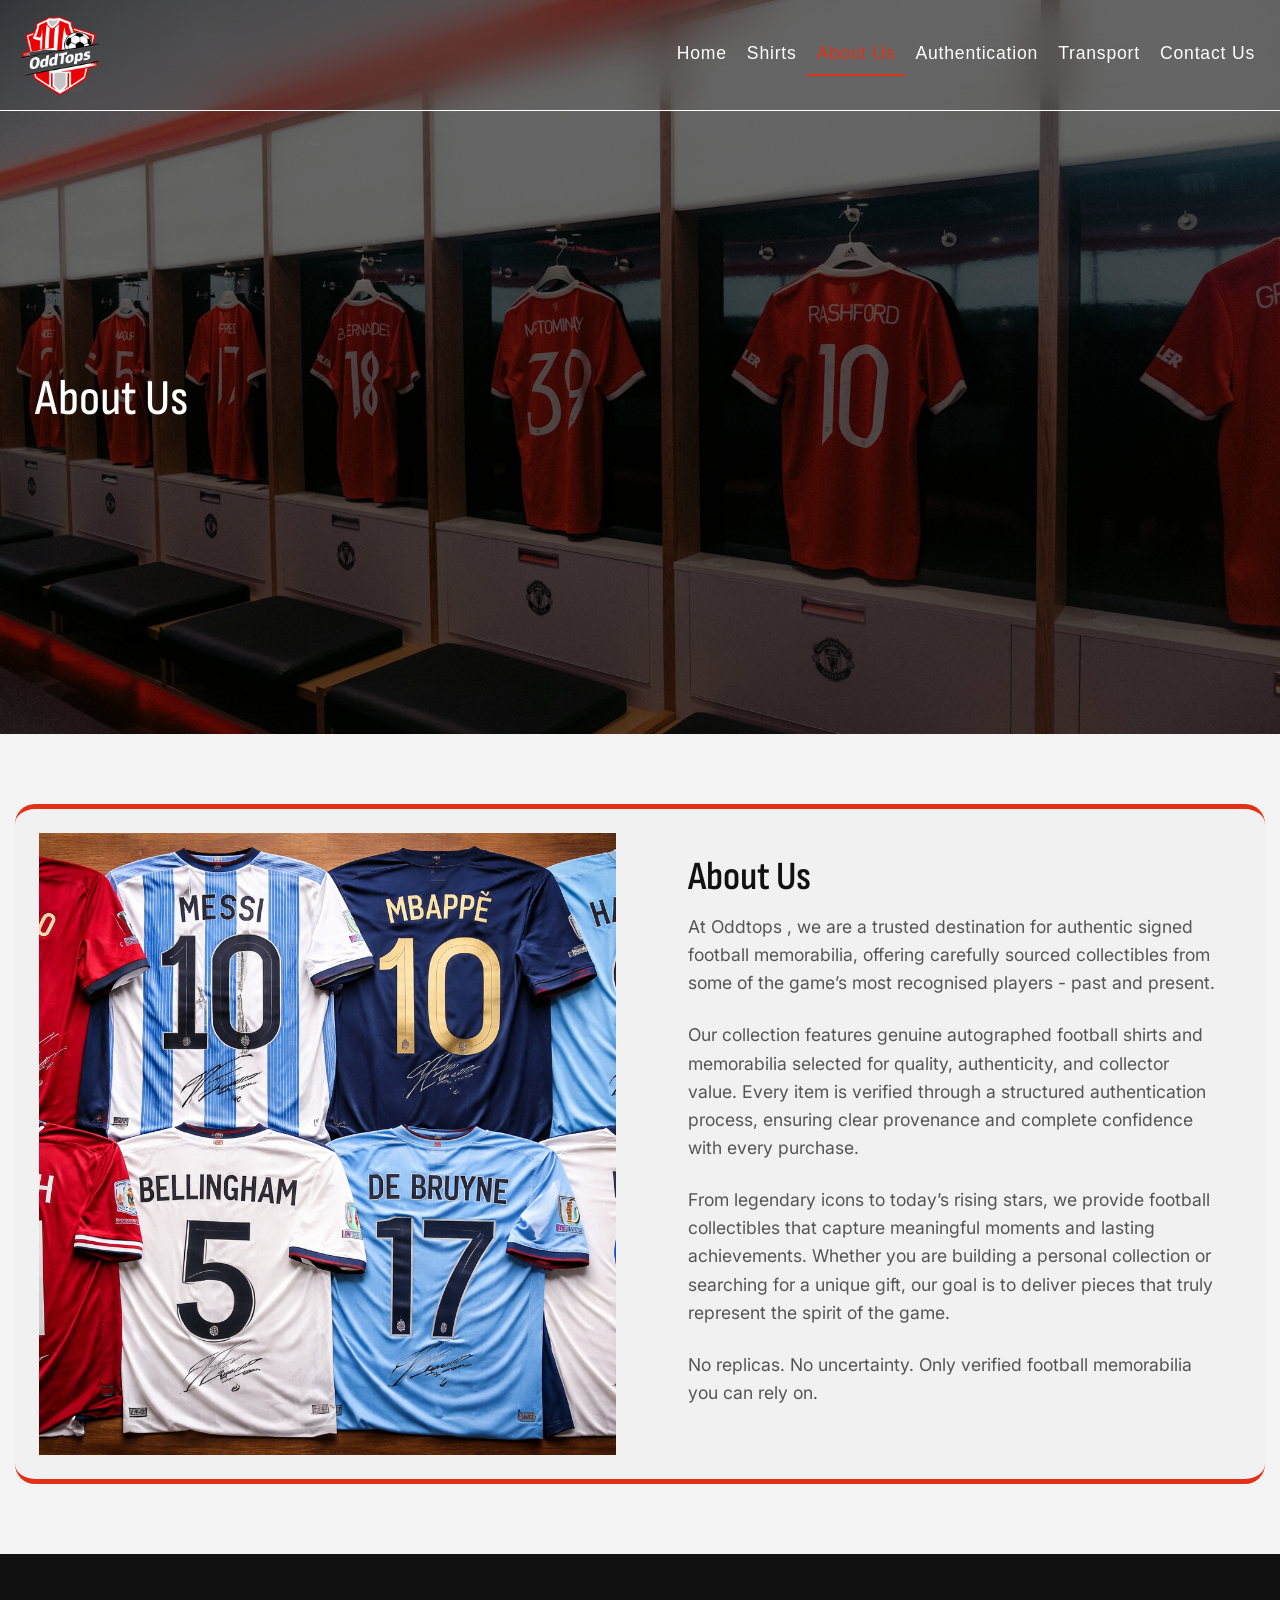
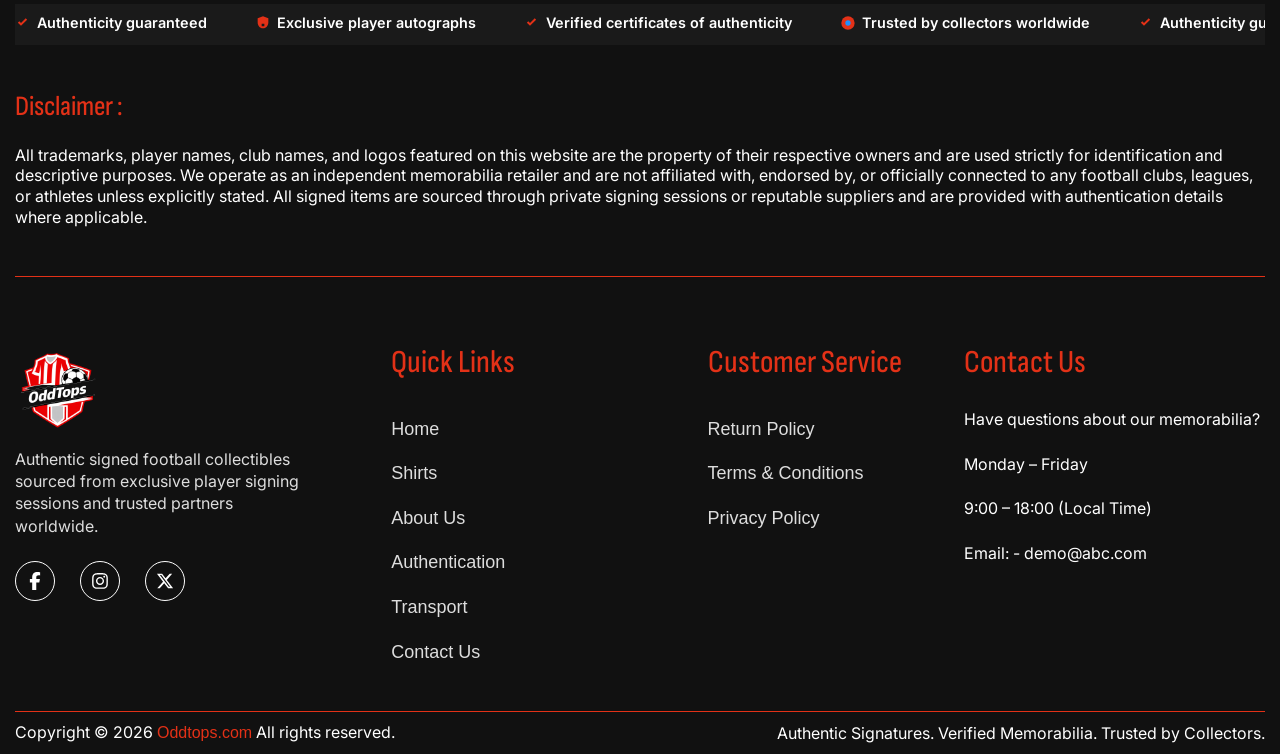
==== about-us.html @ 811a2550 "build done" ====
<!DOCTYPE html>
<html lang="en">

<head>
    <meta charset="UTF-8">
    <meta name="viewport" content="width=device-width, initial-scale=1.0">
    <meta name="robots" content="index, follow">
  
    <link rel="stylesheet" href="assets/css/bootstrap.css">
    <link rel="stylesheet" href="https://cdnjs.cloudflare.com/ajax/libs/font-awesome/4.7.0/css/font-awesome.min.css">
    <link rel="stylesheet" href="https://cdnjs.cloudflare.com/ajax/libs/font-awesome/6.6.0/css/all.min.css">
    <link rel="stylesheet" href="assets/css/aos.css">
    <link rel="stylesheet" href="assets/css/style.css">
    <link rel="stylesheet" href="assets/css/responsive.css">
    <link rel="shortcut icon" href="assets/images/favicon.ico" type="image/x-icon">
    <title>About Us</title>
</head>

<body>

    <!-- Header Start -->
    <header class="site-header">
        <div class="container">
            <nav class="desktop-menu">
                <div class="logo">
                    <a href="./"><img src="./assets/images/logo.png" alt="logo"></a>
                </div>
                <div class="main-navbar">
                    <ul>
                        <li><a href="./">Home</a></li>
                        <li><a href="./shirts">Shirts</a></li>
                        <li><a class="active" href="./about-us">About Us</a></li>
                        <li><a href="./authentication">Authentication</a> </li>
                        <li><a href="./transport">Transport</a></li>
                        <li><a href="./contact-us">Contact Us</a></li>
                    </ul>
                    <div class="close-icon"><img src="./assets/images/close.svg" alt="close"></div>
                </div>
                <div class="menu-icon"><img src="./assets/images/menu.svg" alt="menu"></div>
            </nav>
        </div>
    </header>
    <!-- Header End -->

    <!--Banner-section-start-->
    <section class="sub-banner" style="background-image: url(./assets/images/about_banner.jpg) ;">
        <div class="container">
            <div class="row">
                <div class="jerseymain">
                    <div class="col-md-12">
                        <h1>About Us</h1>
                    </div>
                </div>
            </div>
        </div>
    </section>
    <!--Banner-section-end-->

    <!-- About After Banner Section Start -->
    <section class="about_after_banner py-7 hide">
        <div class="container">
            <div class="featured-products-content">
                <div class="collection-card row">
                    <div class="col-lg-6 text-center p-4 collection-card-img" data-aos="zoom-in"  data-aos-duration="1200">
                        <img src="assets/images/about_image.png" alt="Jersey" class="jersey-img">
                    </div>
                    <div class="col-lg-6 p-4 p-lg-5" data-aos="fade-left"  data-aos-duration="1200">
                        <h2 class="mb-3 section_heading">
                            About Us
                        </h2>
                        <p class="mb-4">
                            At Oddtops , we are a trusted destination for authentic signed football memorabilia, offering carefully sourced collectibles from some of the game’s most recognised players - past and present.
                        </p>
                        <p class="mb-4">
                            Our collection features genuine autographed football shirts and memorabilia selected for quality, authenticity, and collector value. Every item is verified through a structured authentication process, ensuring clear provenance and complete confidence with every purchase.
                        </p>
                        <p class="mb-4">
                            From legendary icons to today’s rising stars, we provide football collectibles that capture meaningful moments and lasting achievements. Whether you are building a personal collection or searching for a unique gift, our goal is to deliver pieces that truly represent the spirit of the game.
                        </p>
                        <p class="mb-4">
                            No replicas. No uncertainty. Only verified football memorabilia you can rely on.
                        </p>
                    </div>
                </div>
            </div>
        </div>
    </section>
    <!-- About After Banner Section End -->


    <!-- Footer Start -->
    <footer class="site-footer bg_dark ">

        <div class="container">
            <div class="footer-marquee">
                <div class="marquee-track">
                    <span>
                        <svg xmlns="http://www.w3.org/2000/svg" viewBox="0 0 16 16">
                            <path d="M6 10.793l6.146-6.147-1.414-1.414L6 7.966 4.268 6.234 2.854 7.648z" />
                        </svg>
                        Authenticity guaranteed
                    </span>
                    <span>
                        <svg xmlns="http://www.w3.org/2000/svg" viewBox="0 0 24 24">
                            <path d="M12 2L4 5v6c0 5 3 9 8 9s8-4 8-9V5l-8-3zM10 13h4v4h-4v-4z" />
                        </svg>
                        Exclusive player autographs
                    </span>
                    <span>
                        <svg xmlns="http://www.w3.org/2000/svg" viewBox="0 0 16 16">
                            <path d="M6 10.793l6.146-6.147-1.414-1.414L6 7.966 4.268 6.234 2.854 7.648z" />
                        </svg>
                        Verified certificates of authenticity
                    </span>
                    <span>
                        <svg xmlns="http://www.w3.org/2000/svg" viewBox="0 0 24 24">
                            <circle cx="12" cy="12" r="10" />
                            <path fill="#1E90FF" d="M16 12a4 4 0 1 1-8 0 4 4 0 0 1 8 0z" />
                        </svg>
                        Trusted by collectors worldwide
                    </span>

                    <span>
                        <svg xmlns="http://www.w3.org/2000/svg" viewBox="0 0 16 16">
                            <path d="M6 10.793l6.146-6.147-1.414-1.414L6 7.966 4.268 6.234 2.854 7.648z" />
                        </svg>
                        Authenticity guaranteed
                    </span>
                    <span>
                        <svg xmlns="http://www.w3.org/2000/svg" viewBox="0 0 24 24">
                            <path d="M12 2L4 5v6c0 5 3 9 8 9s8-4 8-9V5l-8-3zM10 13h4v4h-4v-4z" />
                        </svg>
                        Exclusive player autographs
                    </span>
                    <span>
                        <svg xmlns="http://www.w3.org/2000/svg" viewBox="0 0 16 16">
                            <path d="M6 10.793l6.146-6.147-1.414-1.414L6 7.966 4.268 6.234 2.854 7.648z" />
                        </svg>
                        Verified certificates of authenticity
                    </span>
                    <span>
                        <svg xmlns="http://www.w3.org/2000/svg" viewBox="0 0 24 24">
                            <circle cx="12" cy="12" r="10" />
                            <path fill="#1E90FF" d="M16 12a4 4 0 1 1-8 0 4 4 0 0 1 8 0z" />
                        </svg>
                        Trusted by collectors worldwide
                    </span>
                </div>
            </div>
            <div class="disclaimer_wrap py-5">
                <h3 class="mb-4 text_theme">
                    Disclaimer :
                </h3>
                <p class="text_white">
                    All trademarks, player names, club names, and logos featured on this website are the property of
                    their respective owners and are used strictly for identification and descriptive purposes. We
                    operate as an independent memorabilia retailer and are not affiliated with, endorsed by, or
                    officially connected to any football clubs, leagues, or athletes unless explicitly stated. All
                    signed items are sourced through private signing sessions or reputable suppliers and are provided
                    with authentication details where applicable.
                </p>
            </div>
            <div class="footer-content">
                <div class="footer-top pt-7">
                    <div class="footer-logo">
                        <a href="./" class="mb-3">
                            <img src="./assets/images/logo.png" alt="logo">
                        </a>
                        <p>
                            Authentic signed football collectibles sourced from exclusive player signing sessions and
                            trusted partners worldwide.
                        </p>
                        <div class="social-icons mt-4">
                            <ul>

                                <li><a href="https://www.facebook.com/" target="_blank"><svg
                                            xmlns="http://www.w3.org/2000/svg" viewBox="0 0 320 512">
                                            <path
                                                d="M80 299.3V512H196V299.3h86.5l18-97.8H196V166.9c0-51.7 20.3-71.5 72.7-71.5c16.3 0 29.4 .4 37 1.2V7.9C291.4 4 256.4 0 236.2 0C129.3 0 80 50.5 80 159.4v42.1H14v97.8H80z">
                                            </path>
                                        </svg></a></li>
                                <li><a href="https://www.instagram.com/" target="_blank"><svg
                                            xmlns="http://www.w3.org/2000/svg" viewBox="0 0 448 512">
                                            <path
                                                d="M224.1 141c-63.6 0-114.9 51.3-114.9 114.9s51.3 114.9 114.9 114.9S339 319.5 339 255.9 287.7 141 224.1 141zm0 189.6c-41.1 0-74.7-33.5-74.7-74.7s33.5-74.7 74.7-74.7 74.7 33.5 74.7 74.7-33.6 74.7-74.7 74.7zm146.4-194.3c0 14.9-12 26.8-26.8 26.8-14.9 0-26.8-12-26.8-26.8s12-26.8 26.8-26.8 26.8 12 26.8 26.8zm76.1 27.2c-1.7-35.9-9.9-67.7-36.2-93.9-26.2-26.2-58-34.4-93.9-36.2-37-2.1-147.9-2.1-184.9 0-35.8 1.7-67.6 9.9-93.9 36.1s-34.4 58-36.2 93.9c-2.1 37-2.1 147.9 0 184.9 1.7 35.9 9.9 67.7 36.2 93.9s58 34.4 93.9 36.2c37 2.1 147.9 2.1 184.9 0 35.9-1.7 67.7-9.9 93.9-36.2 26.2-26.2 34.4-58 36.2-93.9 2.1-37 2.1-147.8 0-184.8zM398.8 388c-7.8 19.6-22.9 34.7-42.6 42.6-29.5 11.7-99.5 9-132.1 9s-102.7 2.6-132.1-9c-19.6-7.8-34.7-22.9-42.6-42.6-11.7-29.5-9-99.5-9-132.1s-2.6-102.7 9-132.1c7.8-19.6 22.9-34.7 42.6-42.6 29.5-11.7 99.5-9 132.1-9s102.7-2.6 132.1 9c19.6 7.8 34.7 22.9 42.6 42.6 11.7 29.5 9 99.5 9 132.1s2.7 102.7-9 132.1z">
                                            </path>
                                        </svg></a></li>
                                <li><a href="https://x.com/" target="_blank"><svg xmlns="http://www.w3.org/2000/svg"
                                            viewBox="0 0 512 512">
                                            <path
                                                d="M389.2 48h70.6L305.6 224.2 487 464H345L233.7 318.6 106.5 464H35.8L200.7 275.5 26.8 48H172.4L272.9 180.9 389.2 48zM364.4 421.8h39.1L151.1 88h-42L364.4 421.8z">
                                            </path>
                                        </svg></a></li>
                            </ul>
                        </div>
                    </div>
                    <div class="footer-links">
                        <h4>Quick Links</h4>
                        <ul>
                            <li><a href="./">Home</a></li>
                            <li><a href="./shirts">Shirts</a></li>
                            <li><a href="./about-us">About Us</a></li>
                            <li><a href="./authentication">Authentication</a> </li>
                            <li><a href="./transport">Transport</a></li>
                            <li><a href="./contact-us">Contact Us</a></li>
                        </ul>
                    </div>
                    <div class="footer-links">
                        <h4>Customer Service</h4>
                        <ul>
                            <li><a href="./return-policy">Return Policy</a></li>
                            <li><a href="./terms-and-conditions"> Terms & Conditions</a></li>
                            <li><a href="./privacy-policy">Privacy Policy</a></li>
                        </ul>
                    </div>

                    <div class="footer-contact">
                        <h4>Contact Us </h4>
                        <p class="text_white mt-4">
                            Have questions about our memorabilia?
                        </p>
                        <p class="text_white mt-4">
                            Monday – Friday
                        </p>
                        <p class="text_white mt-4">
                            9:00 – 18:00 (Local Time)
                        </p>
                        <p class="text_white mt-4">
                            Email: - demo@abc.com
                        </p>

                    </div>

                </div>
                <div class="footer-bottom">
                    <p>
                  Copyright © 2026 <a href="./" class="text_theme">Oddtops.com</a> All rights reserved.
                    </p>
                    <p>
                        Authentic Signatures. Verified Memorabilia. Trusted by Collectors.
                    </p>
                </div>
            </div>
        </div>
    </footer>
    <!-- Footer End -->

    <script src="assets/js/jquery.js"></script>
    <script src="assets/js/aos.js"></script>
    <script src="assets/js/bootstrap.js"></script>
    <script src="assets/js/index.js"></script>
</body>

</html>
---- assets/css/style.css ----
@import url('https://fonts.googleapis.com/css2?family=Inter:ital,opsz,wght@0,14..32,100..900;1,14..32,100..900&display=swap');
@import url('https://fonts.googleapis.com/css2?family=Sofia+Sans+Condensed:ital,wght@0,1..1000;1,1..1000&display=swap');

/* Global CSS Start */
html {
    font-size: 1rem;
}

* {
    padding: 0;
    margin: 0;
    box-sizing: border-box;
}

html {
    scroll-behavior: smooth;
}

body {
    font-family: "Inter", sans-serif;
    padding: 0;
    margin: 0;
    word-break: break-word;
    background-color: #f3f3f3;
}

h1,
h2,
h3,
h4,
h5,
h6 {
    font-family: "Sofia Sans Condensed", sans-serif;
    margin: 0;
    line-height: 1;
}

p {
    line-height: 1.3;
    padding: 0;
    margin: 0;
    font-family: "Inter", sans-serif;
}

ul {
    list-style-type: none;
    margin: 0;
    padding: 0;
}

ul li {
    line-height: 1.2;
    margin-bottom: 0.1875rem;
}

a {
    display: inline-block;
    text-decoration: none;
    font-family: "Hanken Grotesk", sans-serif;
}

button,
textarea,
input {
    font-family: "Inter", sans-serif;
}

input {
    font-family: "Inter", sans-serif;
}

img {
    max-width: 100%;
    object-fit: cover;
    width: 100%;
}

.container {
    width: 100%;
    max-width: 90rem;
    margin: 0 auto;
    padding: 0 0.9375rem;
}


.py-7 {
    padding: 4.375rem 0;
}

.pt-7 {
    padding-top: 4.375rem;
}

.pb-7 {
    padding-bottom: 4.375rem;
}

.py-10 {
    padding: 6.25rem 0;
}

.pb-10 {
    padding-bottom: 6.25rem;
}

.pt-10 {
    padding-top: 6.25rem;
}

.inline-flex {
    display: inline-flex;
}

.flex {
    display: flex;
}

.flex_col {
    flex-direction: column;
}

.space_between {
    justify-content: space-between;
}

.space_evenly {
    justify-content: space-evenly;
}

.justify_center {
    justify-content: center;
}

.align_center {
    align-items: center;
}

.wrap {
    flex-wrap: wrap;
}

.text_center {
    text-align: center;
}

.text_right {
    text-align: right;
}

.m_0_auto {
    margin: 0 auto
}

.bg_center {
    background-position: center;
}

.bg_cover {
    background-size: cover;
}

.bg_contain {
    background-size: contain;
}

.bg_no_repeat {
    background-repeat: no-repeat;
}

.bg_center_cover {
    background-position: center;
    background-repeat: no-repeat;
    background-size: cover;
}

.bg_center_contain {
    background-position: center;
    background-repeat: no-repeat;
    background-size: contain;
}
.bg_top_cover {
    background-position: top;
    background-repeat: no-repeat;
    background-size: cover;
}

.w-full {
    width: 100%;
}

.h_full {
    height: 100%;
}

.align_end {
    align-items: flex-end;
}

/* Global CSS End */

/* Website Scrollbar CSS  */
::-webkit-scrollbar {
    width: 0.625rem;
}

::-webkit-scrollbar-track {
    background: #fff;
}

::-webkit-scrollbar-thumb {
    background: #e33117;
    border-radius: 0.625rem;
}

::-webkit-scrollbar-thumb:hover {
    background: #e33117;
}

/* Website Scrollbar CSS  */

/* Section Heading CSS Start */
.section_heading {
    color: #111;
    font-size: 3rem;
    line-height: 1;
}

span.red {
    color: #e33117;
}

.bg_dark {
    background-color: #111;
}

.bg_light {
    background-color: #f2f2f2;
}

.text_white {
    color: #fff;
}

.text_dark {
    color: #111;
}

.text_theme {
    color: #e33117;
}

.hide {
    overflow: hidden;
}

/* Section Heading CSS End */



/* Butn CSS Start */
.butn {
    padding: 0.625rem 1.5625rem;
    font-weight: 500;
    background: #e33117;
    outline: none !important;
    cursor: pointer;
    transition: all 0.3s ease;
    position: relative;
    display: inline-block;
    z-index: 1;
    color: #fff;
    text-transform: uppercase;
    border-radius: 50px;
    border: 1px solid #e33117;
    text-align: center;
}

.butn:after {
    position: absolute;
    content: "";
    width: 100%;
    height: 0;
    bottom: 0;
    left: 0;
    z-index: -1;
    background: #fff;
    border-radius: 50px;
    transition: all 0.3s ease;
}

.butn:hover {
    color: #e33217;
    border-color: #e33117;
}

.butn:hover:after {
    top: 0;
    height: 100%;
}

.butn:active {
    top: 2px;
}


/* Butn CSS Start */



/*Header CSS Start */
.logo img {
    text-align: center;
    width: 100%;
    max-width: 5.625rem;
    vertical-align: middle;
}

.site-header {
    position: fixed;
    top: 0;
    left: 0;
    right: 0;
    width: 100%;
    margin: 0 auto;
    z-index: 9999;
    background-color: transparent;
    backdrop-filter: blur(20px);
    border-bottom: 1px solid #fff;
    transition: all 0.3s ease-in-out;
}

.site-header.fixed_header {
    background-color: #111;
}

.main-navbar ul {
    display: flex;
    justify-content: center;
    align-items: center;
}


.desktop-menu {
    display: flex;
    align-items: center;
    justify-content: space-between;
    width: 100%;
    padding: 10px 0;
}

.main-navbar ul li a {
    font-size: 1.1rem;
    padding: 10px;
    display: inline-block;
    color: #fff;
    text-align: center;
    cursor: pointer;
    text-decoration: none;
    text-transform: capitalize;
    line-height: normal;
    font-weight: 400;
    position: relative;
    letter-spacing: 0.05rem;
}



.main-navbar ul li a:after {
    display: block;
    content: '';
    border-top: solid 1px #e33117;
    border-bottom: solid 1px #e33117;
    transition: all 300ms ease-in-out;
    position: absolute;
    left: 0;
    top: 100%;
    width: 0%;
}

.main-navbar ul li a:hover:after,
.main-navbar ul li a.active:after {
    width: 100%;
}

.main-navbar ul li a.active {
    color: #e33117;
}

.close-icon {
    display: none;
}

.fixed-header {
    background-color: #000;
    border-color: #000;
}


.menu-icon {
    display: none;
    color: #e33117;
    width: 30px;
    text-align: right;
    cursor: pointer;
    margin: auto 0;
    font-size: 25px;
    z-index: 60;
}

.close-icon img {
    width: 30px;
}

/* Header CSS End */


/* Banner CSS Start */
.hero {
    height: 100vh;
    position: relative;
    color: white;
    display: flex;
    align-items: center;
    position: relative;
}

.banner_content p {
    max-width: 50rem;
    line-height: 1.6;
    font-size: 1rem;
}

.hero-content small {
    padding: 0.3125rem 1.25rem;
    background: #e33117;
    border-radius: 2.5rem;
}

.hero::before {
    content: "";
    position: absolute;
    top: 0;
    left: 0;
    width: 100%;
    height: 100%;
    background: rgba(0, 0, 0, 0.7);
}

.hero-content {
    position: relative;
    z-index: 2;
    max-width: 36.5rem;
}

.hero-content small {
    padding: 0.3125rem 1.25rem;
    background: #e33117;
    border-radius: 2.5rem;
    color: #fff;
    font-weight: 500;
    text-transform: uppercase;
}

.hero h1 {
    font-size: 4rem;
    font-weight: 500;
    margin: 1.25rem 0;
    line-height: 1.2;
    text-transform: capitalize;
}

.hero h2 {
    text-transform: capitalize;
}

.hero p {
    font-size: 1rem;
    opacity: 0.8;
    margin-bottom: 1.5625rem;
}


button.scroll_down {
    position: absolute;
    left: 0;
    right: 0;
    margin: auto;
    height: 50px;
    width: 30px;
    bottom: 0.625rem;
    background-color: transparent;
    border: 2px solid #e33117;
    border-radius: 20px;
    cursor: pointer;
    overflow: hidden;
}

button.scroll_down::before {
    content: '';
    position: absolute;
    top: 8px;
    left: 50%;
    width: 2px;
    height: 10px;
    background-color: #e33117;
    transform: translateX(-50%);
    animation: scroll_line 1.8s ease-in-out infinite;
}

button.scroll_down::after {
    content: '';
    position: absolute;
    top: 16px;
    left: 50%;
    width: 7px;
    height: 7px;
    border-right: 2px solid #e33117;
    border-bottom: 2px solid #e33117;
    transform: translateX(-50%) rotate(45deg);
    animation: scroll_head 1.8s ease-in-out infinite;
}

@keyframes scroll_line {
    0% {
        transform: translate(-50%, 0);
        opacity: 0;
    }

    30% {
        opacity: 1;
    }

    70% {
        transform: translate(-50%, 12px);
        opacity: 1;
    }

    100% {
        transform: translate(-50%, 16px);
        opacity: 0;
    }
}

@keyframes scroll_head {
    0% {
        transform: translate(-50%, 0) rotate(45deg);
        opacity: 0;
    }

    30% {
        opacity: 1;
    }

    70% {
        transform: translate(-50%, 12px) rotate(45deg);
        opacity: 1;
    }

    100% {
        transform: translate(-50%, 16px) rotate(45deg);
        opacity: 0;
    }
}

@-webkit-keyframes scroll_down_btn-animation {
    0% {
        -webkit-transform: translate(0, 0);
        transform: translate(0, 0);
        opacity: 0;
    }

    40% {
        opacity: 1;
    }

    80% {
        -webkit-transform: translate(0, 20px);
        transform: translate(0, 20px);
        opacity: 0;
    }

    100% {
        opacity: 0;
    }
}

/* Banner CSS End */


/* Trust BAr CSS Start */
.trust-bar {
    padding: 24px 0;
    border-bottom: 1px solid #e33217;
}

.trust-bar span {
    color: #000;
    font-size: 14px;

}

.trust-grid {
    display: grid;
    grid-template-columns: repeat(4, 1fr);
    gap: 30px;
}

.trust-item {
    display: flex;
    align-items: center;
    gap: 12px;
    color: #000;
    font-size: 16px;
}

.trust-item svg {
    width: 24px;
    height: 24px;
    stroke: #e33217;
    fill: none;
    stroke-width: 2;
    flex-shrink: 0;
}

/* Trust BAr CSS End */


/* Featured Section CSS Start */
.collection-card {
    background: #f1f1f1;
    border-radius: 1.25rem;
    overflow: hidden;
    border-top: 5px solid #e33117;
    border-bottom: 5px solid #e33117;
    width: 100%;
    margin: 0 auto;
}

.collection-card h3 , .collection-card h2 {
    font-weight: 600;
    font-size: 2.5rem;
}

.badge_heading {
    font-size: 1.2rem;
}

.collection-card p {
    color: #555;
    font-size: 1.1rem;
    line-height: 1.6;
}


.jersey-img {
    max-height: 28.125rem;
    object-fit: contain;
}

.jerseymain p {
    max-width: 50rem;
    line-height: 1.7;
    font-size: 1rem;
}

/* Featured Section CSS End */


/* Why Trust Us CSS Start */

.why_trust_us_cards {
    overflow: hidden;
    border: 3px solid #e33117;
    border-radius: 1.25rem;
}

.why_trust_us_img_outer {
    height: 100%;
    width: 100%;
    position: relative;
    overflow: hidden;
}

.why_trust_us_img_outer:hover .common_overlay {
    left: 0;
}

.why_trust_us_img {
    height: 100%;
    width: 100%;
}

.why_trust_us_cards_content {
    height: 100%;
    width: 100%;
    color: #fff;
    padding: 4rem 2rem;
}

.why_trust_us_bottom_row {
    border-top: 3px solid #e33117;
}

.why_trust_us_amenities {
    padding: 2rem;
}

.why_trust_us_amenities ul {
    display: grid;
    grid-template-columns: auto;
    gap: 1.25rem;
}

.why_trust_us_amenities ul li {
    list-style-type: none;
    border-radius: 12px;
}



.why_trust_us_amenities ul li p {
    color: #fff;
    line-height: 1.5;
    font-weight: 400;
    font-size: 0.9375rem;
}

.no_padding {
    padding: 0;
}




.common_overlay {
    position: absolute;
    left: -100%;
    top: 0;
    width: 100%;
    height: 100%;
    background-color: rgb(227 50 23 / 10%);
    color: white;
    display: flex;
    align-items: center;
    justify-content: center;
    flex-direction: column;
    padding: 1.25rem;
    transition: left 0.5s ease;
    text-align: center;
}

/* Why Trust Us CSS End */

/* Home Authentication Section CSS Start */

.auth-image img {
    height: 100%;
    object-fit: cover;
}


.auth-content {
    max-width: 37.5rem;
    margin: 0 auto;
}

.auth-content p {
    line-height: 1.6;
    font-size: 1ren;
}


.auth-list {
    list-style: none;
    padding: 0;
}

.auth-list li {
    position: relative;
    margin-bottom: 0.75rem;
    text-align: left;
}

.auth-content .btn {
    background: #fff;
    color: #000;
    font-weight: 600;
}

.auth-image {
    height: 100%;
}

/* Home Authentication Section CSS End */

/* Home Delivery CSS Start */

.home_delivery .collection-card {
    background: transparent;
}

.home_delivery .collection-card p {
    color: #fff;
}

/* Home Delivery CSS End */



/* footer start  */
.site-footer {
    padding: 3.125rem 0 0.625rem;
    color: #fff;
}
.footer-logo img {
    max-width: 85px;
}
.footer-logo p {
    font-size: 1rem;
    color: #ffffffdb;
    font-weight: 400;
    margin: 0;
    line-height: 1.4;
}

.footer-top {
    display: grid;
    grid-template-columns: repeat(4, 1fr);
    grid-gap: 0.9375rem;
    border-top: 1px solid #e33117;
}

.footer-top h4 {
    font-size: 2rem;
    margin-bottom: 1.875rem;
    color: #e33117;
}

.footer-links {
    padding-left: 3.75rem;
}

.footer-links li a {
    color: #ffffffdb;
    font-size: 1.125rem;
    font-weight: 300;
    line-height: 120%;
    transition: all 0.2s linear;
    position: relative;
    padding: 0.625rem 0;
}

.footer-links li a:hover {
    color: #e33117;
}

.footer-links li a::after {
    content: '';
    position: absolute;
    width: 100%;
    transform: scaleX(0);
    border-radius: 5px;
    height: 1.5px;
    bottom: 0;
    left: 0;
    right: 0;
    background-color: #e33117;
    transform-origin: center;
    transition: all 0.3s ease-out;
}

.footer-links li a:hover::after {
    transform: scaleX(0.9);
}

.footer-bottom {
    display: flex;
    flex-wrap: wrap;
    justify-content: space-between;
    align-items: center;
    border-top: 1px solid #e33117;
    padding-top: 0.625rem;
    margin-top: 2.1875rem;
    text-align: center;
}

.footer-bottom p {
    color: #fff;
}

.social-icons ul {
    display: flex;
    flex-wrap: wrap;
    justify-content: space-between;
    max-width: 14.375rem;
}

.social-icons {
    max-width: 10.625rem;
}

.social-icons li a {
    width: 2.5rem;
    height: 2.5rem;
    border-radius: 50%;
    border: 1px solid #fff;
    display: inline-flex;
    justify-content: center;
    align-items: center;
    font-size: 1.375rem;
    transition: 0.2s all ease-in-out;
    padding: 0.625rem;
}

.social-icons li a:hover {
    transform: translateY(-4px);
    border-color: #e33117
}

.social-icons li a:hover svg {
    fill: #e33117
}

.ssl_logo {
    height: 3.75rem;
    width: 8.75rem;
}

.ssl_logo_inner {
    height: 100%;
    width: 100%;
}

.social-icons li a svg {
    height: 100%;
    width: 100%;
    fill: #fff;
    transition: 0.2s all ease-in-out
}

.footer-marquee {
    background: #1a1a1a;
    color: white;
    padding: 0.5rem 0;
    font-weight: 600;
    font-size: 0.9rem;
    overflow: hidden;
    white-space: nowrap;
    position: relative;
    width: 100%;
}

.footer-marquee .marquee-track {
    display: inline-flex;
    gap: 3rem;
    animation: marqueeScroll 20s linear infinite;
    will-change: transform;
}

.footer-marquee span {
    display: inline-flex;
    align-items: center;
    gap: 6px;
    white-space: nowrap;
    color: white;
}

.footer-marquee svg {
    width: 16px;
    height: 16px;
    fill: #e33117;
    flex-shrink: 0;
}

@keyframes marqueeScroll {
    0% {
        transform: translateX(0);
    }

    100% {
        transform: translateX(-50%);
    }
}

/* Footer CSS End  */

/* Shirt Page CSS Start */
.sub-banner {
    background: url("../images/home_banner.jpg");
    background-size: cover;
    background-position: center;
    height: 45.875rem;
    display: flex;
    align-items: center;
    justify-content: center;
    padding: 0 20px;
    background-color: rgba(0, 0, 0, 0.6);
    background-blend-mode: multiply;
}

section.sub-banner h1 {
    color: #fff;
    font-size: 3.125rem;
}

.sub-banner .jerseymain {
    margin-top: 4rem;
}

.featured_legend_sec {
    background: #000;
    font-family: 'Poppins', sans-serif;
}


.featured_legend_sec .grid {
    display: grid;
    grid-template-columns: repeat(4, 1fr);
    gap: 30px;
}

.featured_legend_card {
    background: rgba(255, 255, 255, 0.04);
    border-radius: 20px;
    padding: 15px;
    backdrop-filter: blur(4px);
    border: 2px solid rgba(255, 255, 255, 0.08);
    transition: all 0.4s ease;
    position: relative;
    overflow: hidden;
}

.featured_legend_card::after {
    content: "";
    position: absolute;
    inset: 0;
    border-radius: 20px;
    background: linear-gradient(120deg, transparent, rgba(255, 255, 255, 0.15), transparent);
    opacity: 0;
    transition: 0.4s;
}

.featured_legend_card:hover::after {
    opacity: 1;
}

.featured_legend_card:hover {
    transform: translateY(-10px) scale(1.02);
}

.featured_legend_sec .img_wrap {
    position: relative;
    border-radius: 15px;
    overflow: hidden;
}

.featured_legend_sec .img_wrap img {
    width: 100%;
    display: block;
    transition: 0.5s ease;
    min-height: 18.75rem;
}

.featured_legend_card:hover img {
    transform: scale(1.08);
}

.featured_legend_sec .overlay {
    position: absolute;
    inset: 0;
    background: rgba(0, 0, 0, 0.55);
    display: flex;
    align-items: center;
    justify-content: center;
    opacity: 0;
    transition: 0.4s;
}

.featured_legend_card:hover .overlay {
    opacity: 1;
}

.featured_legend_card:hover .overlay a {
    transform: translateY(0);
}

.featured_legend_sec .content {
    padding: 15px 10px 10px;
}

.featured_legend_sec .content h3 {
    color: #fff;
    font-size: 1.875rem;
    margin-bottom: 5px;
}

.featured_legend_sec .content span {
    color: #e33117;
    font-size: 13px;
    display: block;
    margin-bottom: 8px;
}

.featured_legend_sec .content p {
    color: #9ca3af;
    font-size: 14px;
    line-height: 1.5;
}

.premium-section {
    padding: 100px 20px;
    background: linear-gradient(180deg, #f8f9fb 0%, #ffffff 100%);
    font-family: 'Poppins', sans-serif;
}

.premium-section .container {
    max-width: 1200px;
    margin: auto;
}

.premium-card {
    background: rgba(255, 255, 255, 0.9);
    border-radius: 18px;
    padding: 32px;
    height: 100%;
    box-shadow: 0 10px 30px rgba(0, 0, 0, 0.06);
    border: 1px solid rgba(0, 0, 0, 0.06);
    position: relative;
    overflow: hidden;
    transition: all 0.35s ease;
    border-left: 5px solid #e33117;
    border-right: 5px solid #e33117;
}


.premium-card:hover {
    transform: translateY(-8px);
    box-shadow: 0 18px 45px rgba(0, 0, 0, 0.10);
}

.premium-card h2 {
    font-size: 28px;
    font-weight: 700;
    margin-bottom: 14px;
    color: #111;
}

.premium-card h4 {
    font-size: 20px;
    font-weight: 600;
    margin-bottom: 18px;
    color: #111;
}

.premium-card .subtitle {
    font-size: 15px;
    color: #555;
    margin-bottom: 22px;
    line-height: 1.6;
}

.premium-card .desc {
    margin-top: 22px;
    font-size: 14px;
    line-height: 1.6;
    color: #333;
    font-weight: 500;
}

.check-list {
    list-style: none;
    padding: 0;
    margin: 0;
}

.check-list li {
    position: relative;
    padding-left: 34px;
    margin-bottom: 14px;
    font-size: 15px;
    color: #111;
    font-weight: 500;
}

.check-list li::before {
    content: "✓";
    position: absolute;
    left: 0;
    top: 1px;
    width: 22px;
    height: 22px;
    background: rgba(227, 49, 23, 0.12);
    color: #e33117;
    font-weight: bold;
    border-radius: 50%;
    text-align: center;
    line-height: 22px;
    font-size: 14px;
}

.feature-list {
    list-style: none;
    padding: 0;
    margin: 0;
}

.feature-list li {
    position: relative;
    padding-left: 26px;
    margin-bottom: 12px;
    font-size: 14px;
    color: #000;
    line-height: 1.5;
}

.feature-list li::before {
    content: "•";
    position: absolute;
    left: 8px;
    top: 0;
    color: #e33117;
    font-size: 18px;
    line-height: 1.2;
}

.premium-card h3 {
    margin-bottom: 14px;
    font-size: 1.25rem;
}

.description {
    padding: 50px 0;
    text-align: center;
}

/* Shirts CSS End */

/* About Us CSS Start */
.about_after_banner .jersey-img {
    max-height: 100%;
    object-fit: cover;
    height: 100%;
}


/* About Us CSS End */

/* Transport Page CSS Start */


.timeline_steps {
    position: relative;
}

.timeline_steps::before {
    content: "";
    position: absolute;
    left: 28px;
    top: 0;
    width: 3px;
    height: 100%;
    background: linear-gradient(to bottom, #ff5a1f, transparent);
}

.timeline-item {
    position: relative;
    margin-bottom: 50px;
}

.timeline-marker {
    position: absolute;
    left: 28px;
    transform: translateX(-50%);
    width: 42px;
    height: 42px;
    background: #ff5a1f;
    color: #fff;
    border-radius: 50%;
    font-weight: 600;
    display: flex;
    align-items: center;
    justify-content: center;
    z-index: 2;


    box-shadow: 0 0 0 6px rgba(255, 90, 31, 0.1),
        0 0 15px rgba(255, 90, 31, 0.4);
}

.timeline-card {
    margin-left: 60px;
    background: linear-gradient(145deg, #1a1a1a, #111);
    padding: 22px 24px;
    border-radius: 14px;
    color: #ccc;
    position: relative;
    transition: all 0.35s ease;
    border: 1px solid rgba(255, 255, 255, 0.05);
}


.timeline-card:hover {
    transform: translateY(-6px) scale(1.01);
    background: linear-gradient(145deg, #222, #141414);
    box-shadow: 0 10px 30px rgba(0, 0, 0, 0.5);
}


.timeline-card::before {
    content: "";
    position: absolute;
    left: -12px;
    top: 20px;
    width: 12px;
    height: 2px;
    background: #ff5a1f;
}

.timeline-card h3 , .timeline-card h2 {
    color: #ff5a1f;
    margin-bottom: 8px;
    font-size: 2.5rem;
}

.timeline-card p {
    font-size: 1.25rem;
    line-height: 1.6;
}


.timeline-item {
    opacity: 0;
    transform: translateY(30px);
    animation: fadeUp 0.6s ease forwards;
}

.timeline-item:nth-child(2) {
    animation-delay: 0.1s;
}

.timeline-item:nth-child(3) {
    animation-delay: 0.2s;
}

.timeline-item:nth-child(4) {
    animation-delay: 0.3s;
}

.timeline-item:nth-child(5) {
    animation-delay: 0.4s;
}

.timeline-item:nth-child(6) {
    animation-delay: 0.5s;
}

@keyframes fadeUp {
    to {
        opacity: 1;
        transform: translateY(0);
    }
}
.timeline-item:last-child {
    margin-bottom: 0;
}
/* Transport Page CSS End */


/* Contact CSS  Start */
.contact_page_form form {
    display: grid;
    grid-template-columns: 1fr;
    grid-gap: 1.25rem;
    max-width: 37.5rem;
}

.contact_page_form form .form-group:last-of-type {
    grid-column: 1/-1;
}

.contact_page_form form .primary-btn {
    justify-self: start;
}

.contact_page_form h2 {
    font-size: 1.875rem;
    margin: 0 0 0.9375rem;
    color: #111;
}

.contact_page_form p {
    margin: 0 0 2.5rem;
}

.contact_page_form form input,
.contact_page_form form textarea {
    width: 100%;
    border: 1px solid #e3321765;
    padding: 0.9375rem;
    color: #222222;
    border-radius: 0.625rem;
}

.contact_form_btn {
    width: max-content;
}

.contact_page_content_info h3 svg,
.contact_page_form h3 svg {
    height: 1.875rem;
    width: 1.875rem;
    fill: #fff;
}
.contact_page_content_wrap {
    padding: 1.875rem;
    border-radius: 1.25rem;
    box-shadow: #e33117 0px 3px 8px;
}
.error {
    color: red;
    font-size: 12px;
    display: block;
    margin-top: 5px;
}

input.error-border, textarea.error-border {
    border: 1px solid red;
}


.success-modal {
    position: fixed;
    inset: 0;
    background: rgba(0,0,0,0.5);
    display: flex;
    align-items: center;
    justify-content: center;
    visibility: hidden;
    opacity: 0;
    transition: 0.3s ease;
    z-index: 999;
}

.success-modal.active {
    visibility: visible;
    opacity: 1;
}

.success-box {
    background: #fff;
    padding: 30px 25px;
    border-radius: 12px;
    text-align: center;
    width: 90%;
    max-width: 350px;
    transform: translateY(30px) scale(0.95);
    transition: 0.3s ease;
}

.success-modal.active .success-box {
    transform: translateY(0) scale(1);
}

.checkmark {
    width: 60px;
    height: 60px;
    background: #28a745;
    color: #fff;
    font-size: 30px;
    line-height: 60px;
    border-radius: 50%;
    margin: 0 auto 15px;
}

.success-box h3 {
    margin-bottom: 10px;
}

.success-box p {
    font-size: 14px;
    color: #555;
}

.success-box button {
    margin-top: 15px;
    padding: 8px 20px;
    border: none;
    background: #000;
    color: #fff;
    border-radius: 6px;
    cursor: pointer;
}


/* Contact CSS End */


/* Footer Pages CSS Start*/
.footer-pages-wrap {
    max-width: 81.25rem;
    margin: 0 auto;
    position: relative;
    z-index: 99;
}

.footer-pages-content-grp {
    margin-bottom: 1.2rem;
    border-radius: 0.625rem;
}

.footer-pages-content-grp:last-child {
    margin-bottom: 0px;
}

.footer-pages-content-grp h3 {
    font-size: 1.8rem;
    margin-bottom: 0.9375rem;
    color: #111;
    line-height: 1.4;
}

.footer-pages-content-grp strong {
    font-size: 1.125rem;
}

.footer-pages-content-grp p {
    font-size: 1.0625rem;
    margin-bottom: 0.5rem;
    color: #111;
}

.footer-pages-content-grp ul {
    list-style: none;
    padding-left: 1rem;
}

.footer-pages-content-grp ul li {
    list-style-type: disc;
}

.footer-pages-content-grp ul li::marker {
    color: #111;
}

.footer-pages-content-grp p a {
    color: #e33117;
    display: inline;
    transition: 0.4s all ease-in-out;
    text-underline-offset: 4px;
}

.footer-pages-content-grp p a:hover {
    text-decoration: underline;
}

.footer-pages-content-grp.ft_diff {
    background: #191919;
    width: max-content;
    padding: 1.25rem;
}

.footer-pages-content-grp.ft_diff p {
    color: #fff;
}

.footer-pages-content-grp a {
    color: #bb9457;
}

/* Footer Pages CSS End*/
---- assets/css/responsive.css ----
@media screen and (max-width:1199px) {

    html {
        font-size: 15px;
    }
    .trust-grid {
        grid-template-columns: repeat(2, 1fr);
        gap: 20px;
    }
    .featured_legend_sec .grid {
        grid-template-columns: repeat(3, 1fr);
    }
}

@media screen and (max-width:1024px) {
    .main-navbar {
        position: fixed;
        top: 0;
        left: 0;
        height: 100vh;
        width: 100%;
        padding: 50px;
        background-color: #000;
        transform: translateX(-100%);
        transition: all 0.3s linear;
        z-index: 100;
        color: #fff;
        flex-direction: column;
        justify-content: center;
        overflow: hidden;
    }

    .menuToggle .main-navbar {
        transform: translateX(0);
        justify-content: flex-start;
    }

    .main-navbar ul {
        flex-direction: column;

    }
    
    .menu-icon {
        display: block;
    }
    .close-icon {
        position: absolute;
        top: 20px;
        right: 20px;
        display: block;
        color: #fff;
        text-align: end;
        z-index: 55;
    }
    .featured_legend_sec .grid {
        grid-template-columns: repeat(2, 1fr);
    }
    .p-lg-5 {
        padding: 2rem!important;
    }
    .timeline-card h3 , .timeline-card h2 {
        font-size: 2rem;
    }
    .timeline-card p {
        font-size: 1rem;
    }
}


@media screen and (max-width: 991px) {
    .why_trust_us_img_outer {
        height: 25rem;
    }

    .why_trust_us_cards_content {
        padding: 2rem;
    }

    .why_trust_us_amenities ul {
        grid-template-columns: repeat(3, 1fr);
    }
    .footer-links {
        padding-left: 0;
    }

    .footer-top {
        grid-template-columns: 1fr 1fr 1fr;
        grid-gap: 15px;
    }

    .footer-logo {
        grid-column: 1 / -1;
    }

    .footer-links,
    .footer-contact {
        grid-column: auto;
        padding-left: 0;
    }
    .main-navbar ul li a {
        font-size: 1.2rem;
    }
    .featured_legend_sec .grid {
        grid-template-columns: repeat(2, 1fr);
    }

    .premium-card {
        padding: 1.2rem;
    }

    .featured_legend_card {
        flex-direction: column;
        text-align: center;
    }

    .featured_legend_sec .img_wrap {
        max-width: 100%;
    }
    .card-content {
        padding: 2rem 0;
    }
    .collection-card .img-fluid {
        max-width: 100%;
        height: 100%;
    }
    .collection-card .align-items-center {
        align-items: stretch !important;
        
    }
    .collection-card .card-image {
        height: 100%;
        max-height: 25rem;
    }
    .collection-card h3 , .collection-card h2 {
        font-size: 2rem;
    }
    .card-content {
        padding: 0 1rem 2rem 1rem;
    }
    .about_after_banner .jersey-img {
        max-height: 25rem;
    }
}

@media screen and (max-width: 767px) {
    html {
        font-size: 14px;
    }
    .why_trust_us_amenities ul {
        grid-template-columns: repeat(2, 1fr);
    }

    .why_trust_us_img_outer {
        height: 20rem;
    }
    .footer-logo a {
        width: 120px;
    }

    .footer-bottom {
        flex-direction: column;
        justify-content: center;
        gap: 1.25rem;
        padding-top: 1.5625rem;
    }

    .footer-top {
        grid-template-columns: 1fr;
    }

    .footer-logo,
    .footer-links,
    .footer-contact {
        grid-column: 1 / -1;
        padding-left: 0;
    }
    .featured_legend_sec .content {
        text-align: center;
        margin: 0 auto;
    }
    .timeline-card {
        margin-left: 50px;
    }
    .hero h2 {
          line-height: 1.2;
    }
    .section_heading {
        font-size: 2.5rem;
    }
    .py-7 {
        padding: 3.375rem 0;
    }
    .footer-pages-wrap {
        padding: 0 1rem;
    }
}

@media screen and (max-width:575px) {
    .trust-grid {
        grid-template-columns: repeat(1, 1fr);
    }
    .trust-item {
        justify-content: flex-start;
        align-items: center;
        padding-left:5rem;
    }
    .featured_legend_sec .img_wrap img {
        height: 350px;
    }

    .featured_legend_sec .grid {
        grid-template-columns: 1fr;
    }
    .hero h1 {
        font-size: 3rem;
    }
    .collection-card h3 ,.collection-card h2 {
        font-size: 2rem;
    }
    .section_heading {
        font-size: 2.2rem;
    }
    section.sub-banner {
        height: 35.875rem;
    }
    section.sub-banner h1 {
        font-size: 2.5rem;
        line-height: 1.2;
    }
    .jerseymain p {
        font-size: 0.9375rem;
    }
    .sub-banner.authentication {
        height: 40.875rem;
    }
    .timeline_steps::before , .timeline-marker {
        left: 18px;
    }
}

@media screen and (max-width:480px) {
    .why_trust_us_amenities ul {
        grid-template-columns: 1fr;
    }
    .trust-item {
        padding-left: 1.5rem;
    }
    section.sub-banner {
        height: 30.875rem;
    }
}
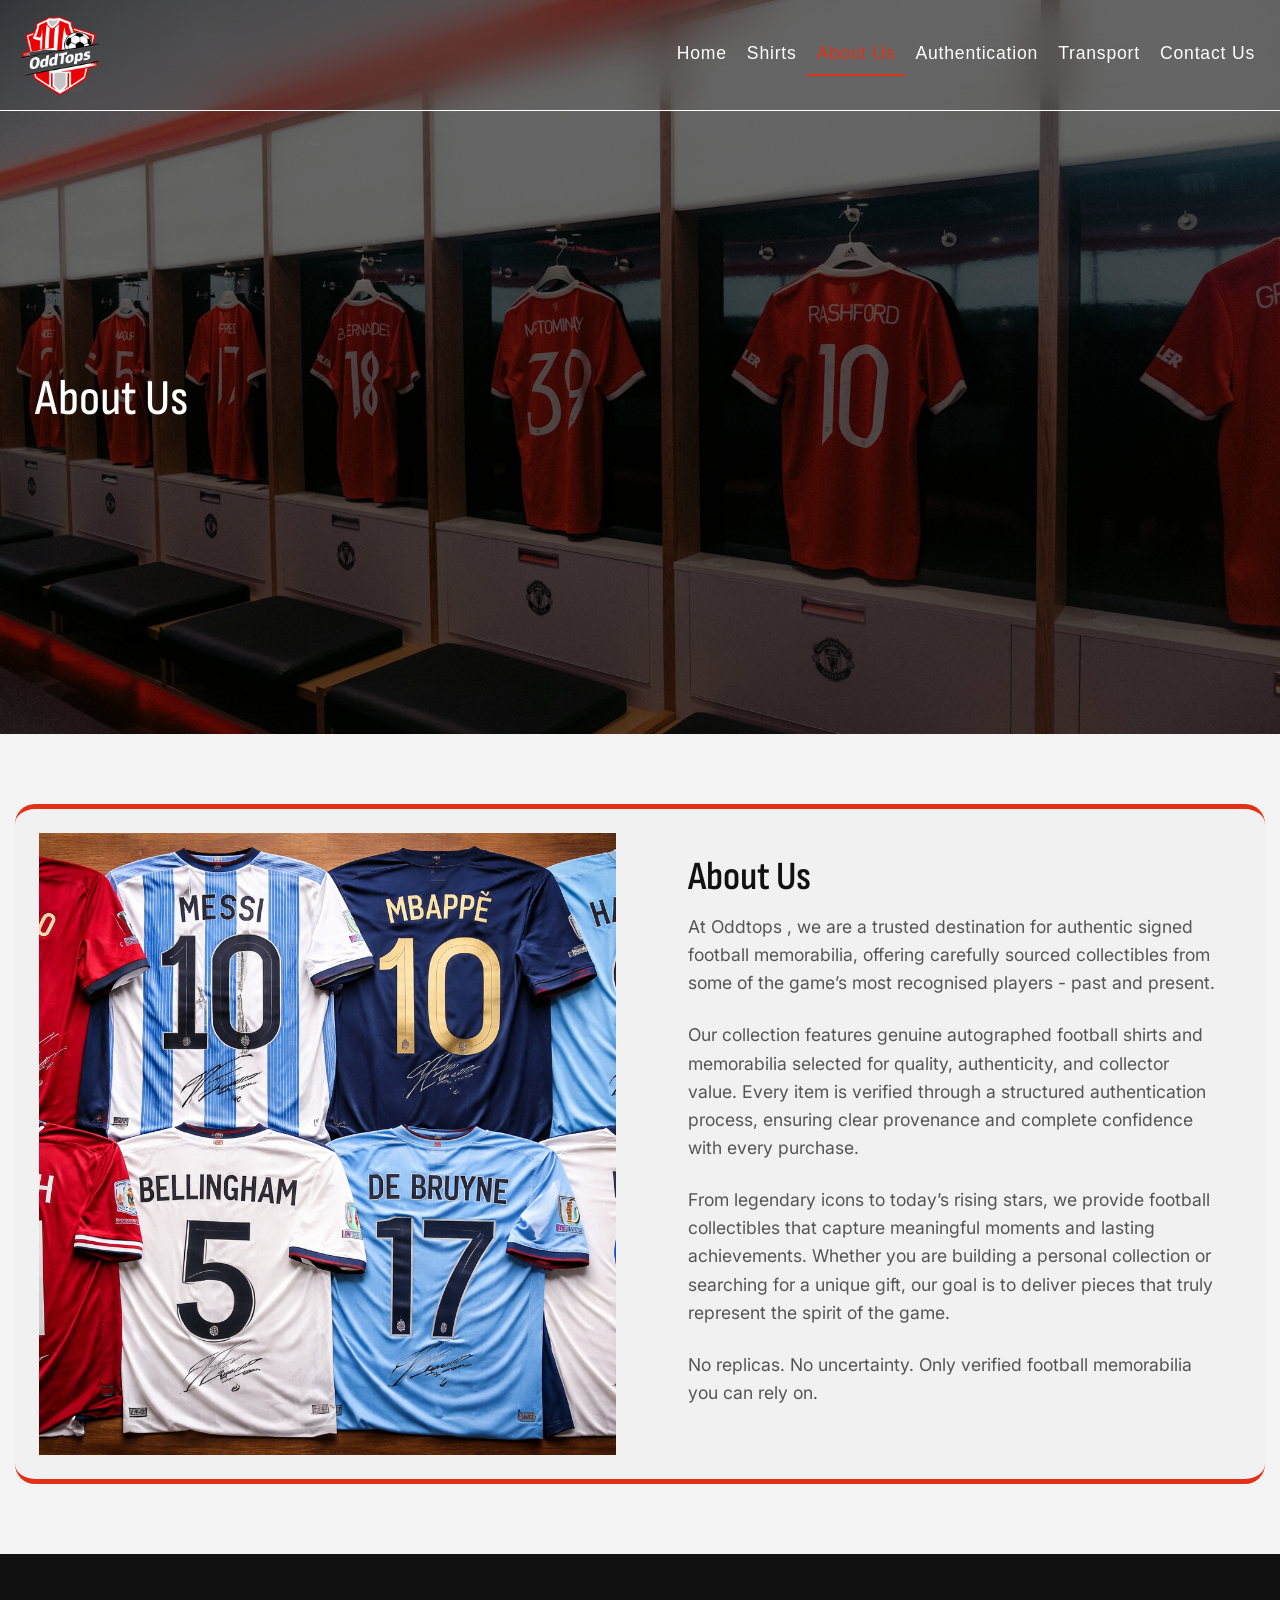
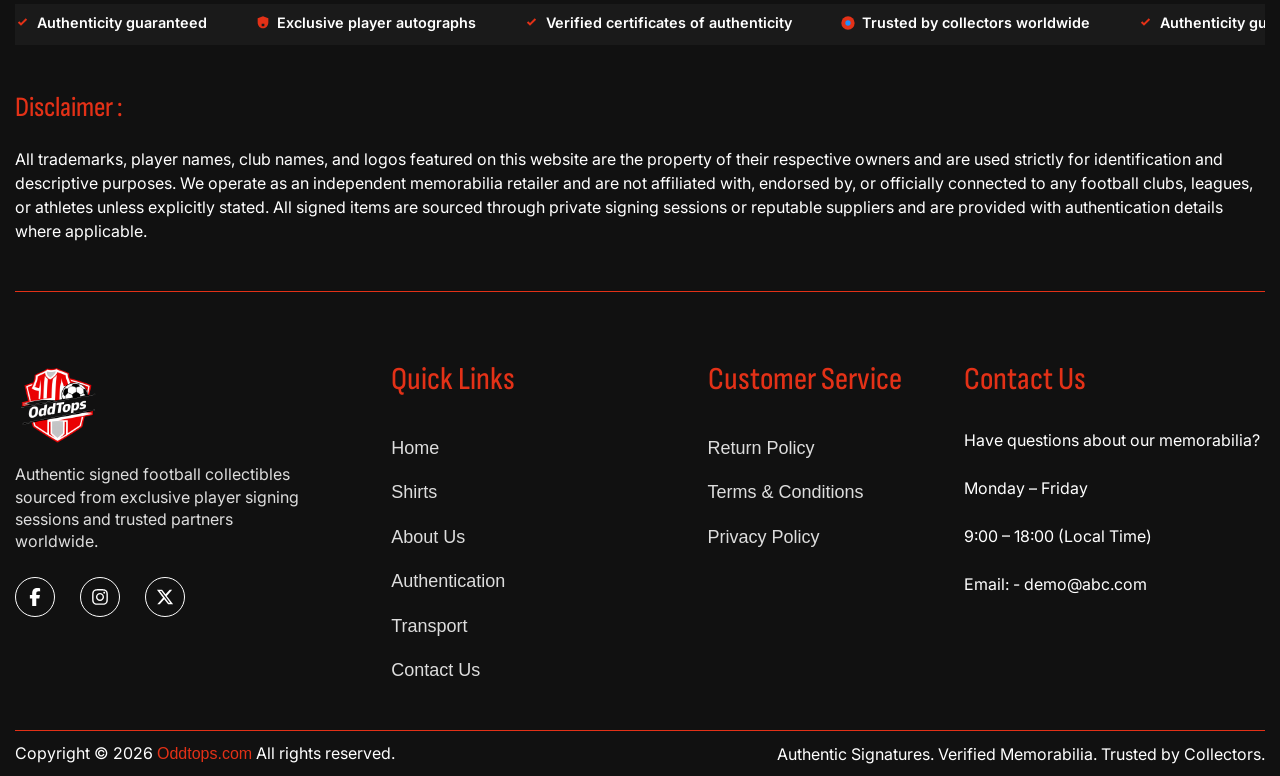
==== commit 261cffb1: "extra links removed" ====
--- a/about-us.html
+++ b/about-us.html
@@ -5,15 +5,16 @@
     <meta charset="UTF-8">
     <meta name="viewport" content="width=device-width, initial-scale=1.0">
     <meta name="robots" content="index, follow">
-  
+    <meta name="description" content="Learn about OddTops, specialists in authentic hand-signed football collectibles. We source directly from private signing events and guarantee verified memorabilia.">
+    <meta name="keywords" content="about OddTops, football memorabilia experts, signed jerseys company, authentic collectibles store">
+    <meta name="robots" content="index, follow">
     <link rel="stylesheet" href="assets/css/bootstrap.css">
-    <link rel="stylesheet" href="https://cdnjs.cloudflare.com/ajax/libs/font-awesome/4.7.0/css/font-awesome.min.css">
-    <link rel="stylesheet" href="https://cdnjs.cloudflare.com/ajax/libs/font-awesome/6.6.0/css/all.min.css">
     <link rel="stylesheet" href="assets/css/aos.css">
     <link rel="stylesheet" href="assets/css/style.css">
     <link rel="stylesheet" href="assets/css/responsive.css">
+    <link rel="canonical" href="FULL_PAGE_URL">
     <link rel="shortcut icon" href="assets/images/favicon.ico" type="image/x-icon">
-    <title>About Us</title>
+    <title>About OddTops – Authentic Football Collectibles Experts</title>
 </head>
 
 <body>
--- a/assets/css/style.css
+++ b/assets/css/style.css
@@ -32,11 +32,11 @@
 h6 {
     font-family: "Sofia Sans Condensed", sans-serif;
     margin: 0;
-    line-height: 1;
+    line-height: 1.1;
 }
 
 p {
-    line-height: 1.3;
+    line-height: 1.5;
     padding: 0;
     margin: 0;
     font-family: "Inter", sans-serif;
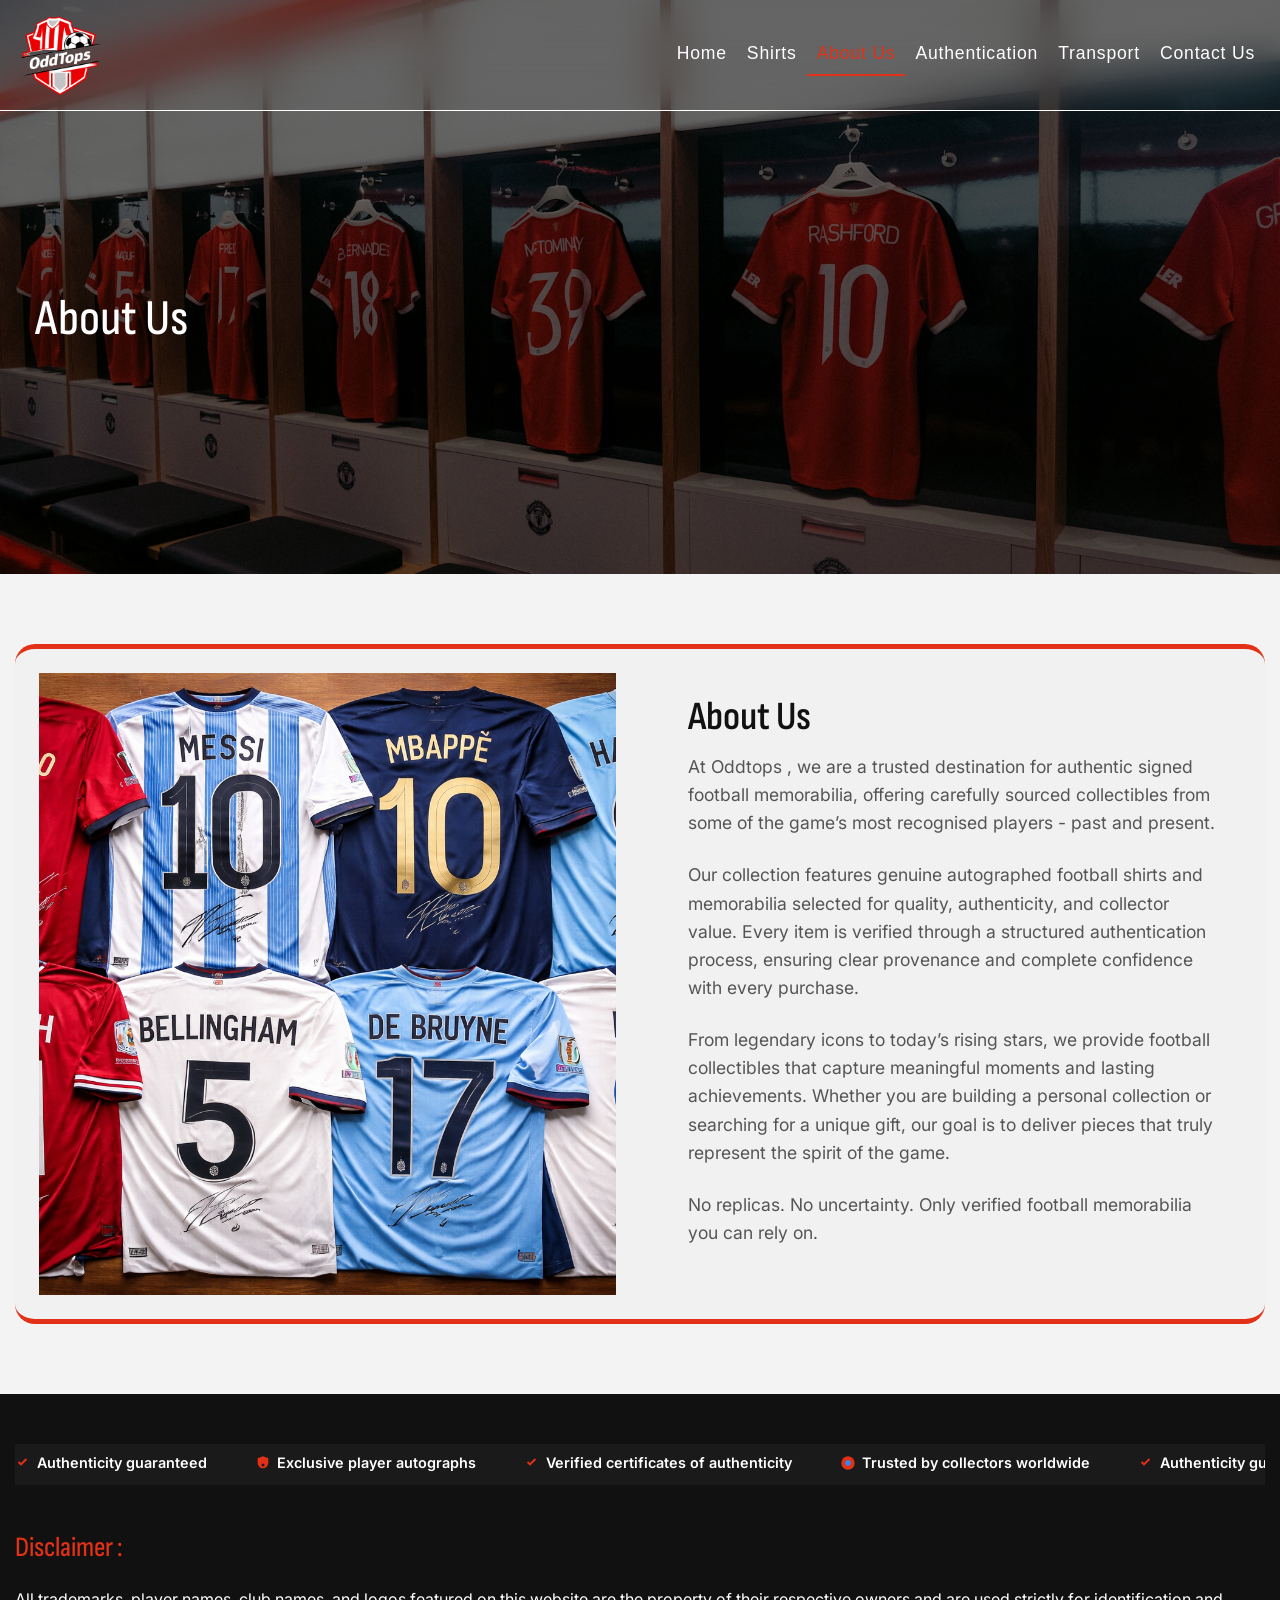
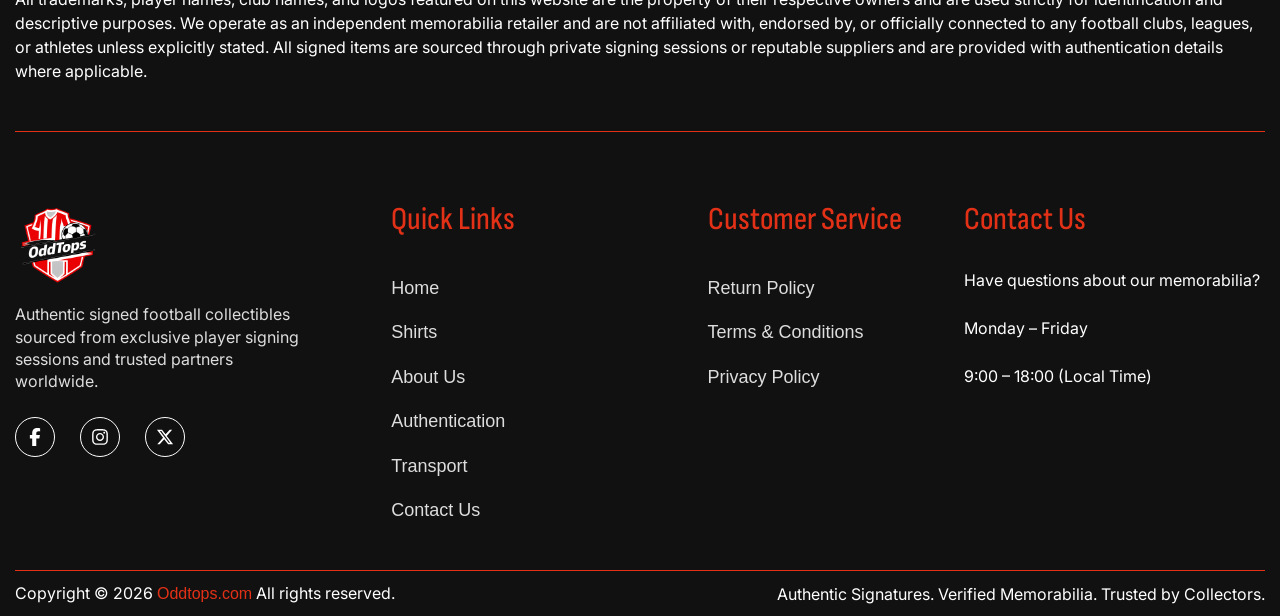
==== commit a26bf0f8: "footer dummy email removed" ====
--- a/about-us.html
+++ b/about-us.html
@@ -225,10 +225,7 @@
                         </p>
                         <p class="text_white mt-4">
                             9:00 – 18:00 (Local Time)
-                        </p>
-                        <p class="text_white mt-4">
-                            Email: - demo@abc.com
-                        </p>
+                        </p>           
 
                     </div>
 
--- a/assets/css/style.css
+++ b/assets/css/style.css
@@ -989,7 +989,7 @@
     background: url("../images/home_banner.jpg");
     background-size: cover;
     background-position: center;
-    height: 45.875rem;
+    height: 35.875rem;
     display: flex;
     align-items: center;
     justify-content: center;
@@ -1567,4 +1567,49 @@
     color: #bb9457;
 }
 
-/* Footer Pages CSS End*/+/* Footer Pages CSS End*/
+
+
+/* Cookies CSS Start */
+.cookie-alert {
+    position: fixed;
+    bottom: 15px;
+    right: 15px;
+    width: 320px;
+    margin: 0 !important;
+    z-index: 999;
+    opacity: 0;
+    transform: translateY(100%);
+    transition: all 500ms ease-out;
+    border:3px solid #e33117;
+    border-radius: 1.875rem;
+  }
+  
+  .cookie-alert.show {
+    opacity: 1;
+    transform: translateY(0%);
+    transition-delay: 1000ms;
+  }
+  .cookie-alert .card-title {
+    font-size: 1.5rem;
+    font-weight: 600;
+    color: #111;
+}
+
+.cookie-alert .card-text {
+    font-size: 0.9375rem;
+    line-height: 1.5;
+    margin-bottom: 1rem;
+    color: #4b5563;
+    font-weight: 600;
+}
+.cookie-alert .card-text a{
+    color: #e33217;
+    text-decoration: underline;
+    text-underline-offset: 5px;
+}
+.btn-toolbar .butn {
+    padding: 0.625rem 1.25rem;
+    font-size: 0.9375rem;
+}
+/* Cookies CSS End */
--- a/assets/css/responsive.css
+++ b/assets/css/responsive.css
@@ -248,4 +248,10 @@
     section.sub-banner {
         height: 30.875rem;
     }
+    .hero h1 {
+        font-size: 2.55rem;
+    }
+    .sub-banner .jerseymain {
+        margin-top: 7rem;
+    }
 }
